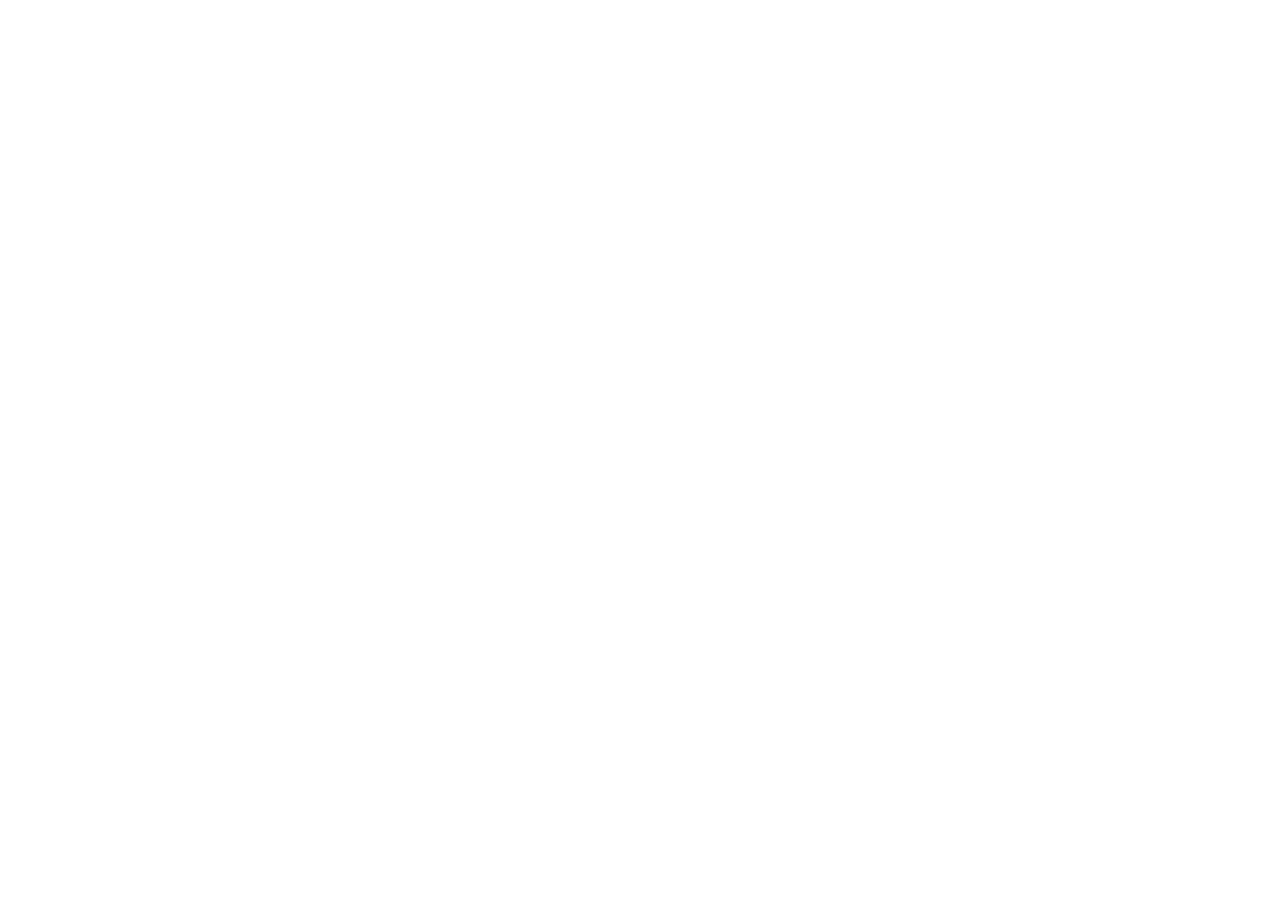
==== index.html @ d28c895f "Added required files" ====
<!DOCTYPE html>
<html lang="en">

<head>
    <meta charset="UTF-8">
    <meta name="viewport" content="width=device-width, initial-scale=1.0">
    <title>WeatherWise</title>
    <link rel="stylesheet" href="style.css">
</head>

<body>

    <script src="script.js"></script>
</body>

</html>
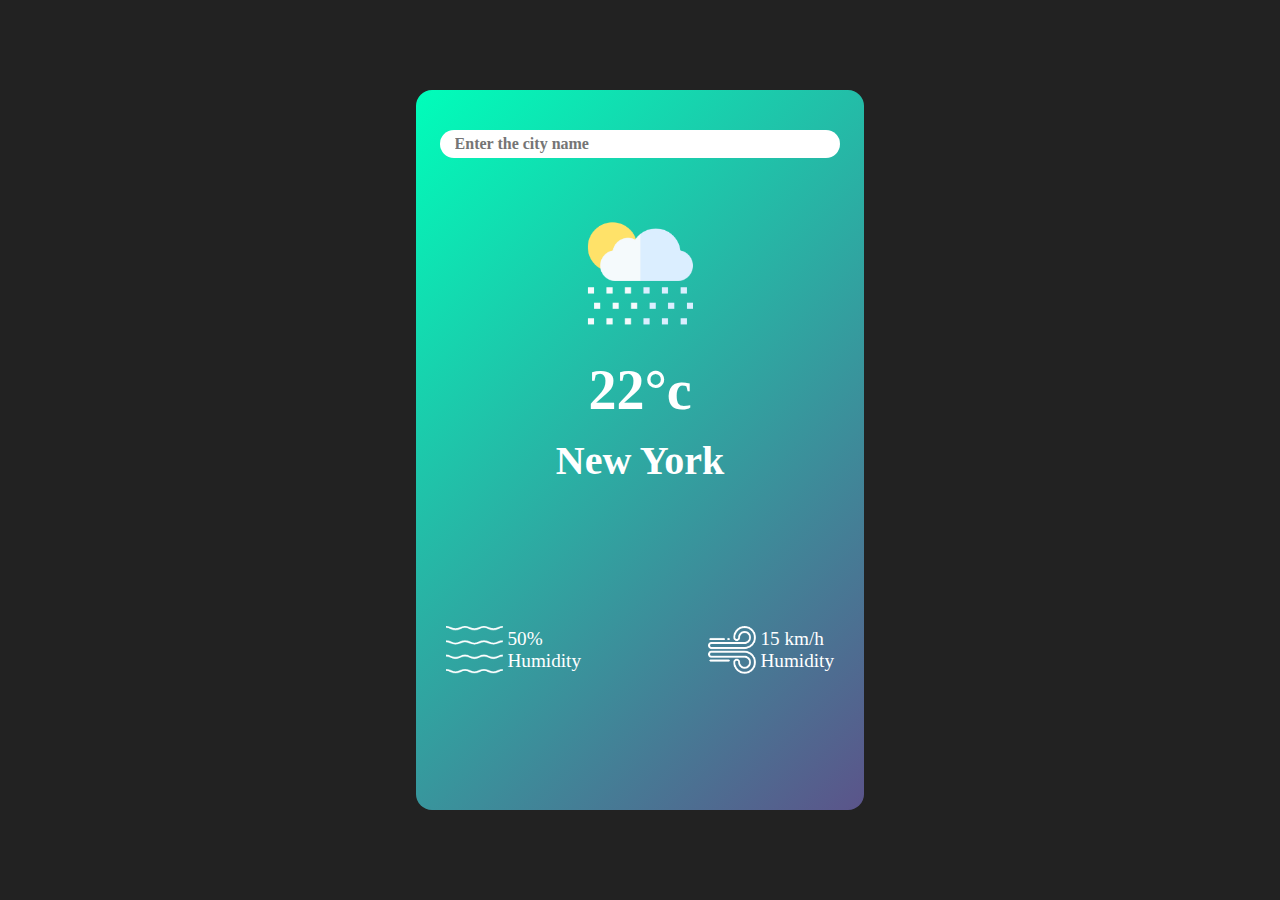
==== commit a0c902d3: "Structure and styling done" ====
--- a/index.html
+++ b/index.html
@@ -9,6 +9,35 @@
 </head>
 
 <body>
+    <!-- main div -->
+     <div class="main">
+        <!-- text field to enter the city name -->
+        <input class="city-name" type="text" placeholder="Enter the city name">
+
+        <!-- weather condition img -->
+         <img src="assets/images/rain.png" alt="weather condition" id="condition-img">
+
+         <!-- all the weather details -->
+          <h2 class="temp">22&deg;c</h2>
+          <h3 class="city">New York</h3>
+
+          <div class="other-details">
+            <div class="humidity details">
+                <img src="assets/images/humidity.png" alt="humidity">
+                <div>
+                    <p class="humid-percent">50%</p>
+                    <p class="title">Humidity</p>
+                </div>
+            </div>
+            <div class="wind-speed details">
+                <img src="assets/images/wind.png" alt="wind">
+                <div>
+                    <p class="wind-detail">15 km/h</p>
+                    <p class="title">Humidity</p>
+                </div>
+            </div>
+          </div>
+     </div>
 
     <script src="script.js"></script>
 </body>
--- a/style.css
+++ b/style.css
@@ -0,0 +1,98 @@
+* {
+    margin: 0;
+    padding: 0;
+    font-family: 'Poppins', 'sans-serif';
+}
+
+html {
+    width: 100%;
+    height: 100%;
+}
+
+body {
+    width: 100%;
+    height: 100%;
+    background-color: #222;
+    display: flex;
+    flex-direction: column;
+    align-items: center;
+    justify-content: center;
+}
+
+.main {
+    height: 80%;
+    width: 35%;
+    background: linear-gradient(135deg, #00feba, #5b548a);
+    border-radius: 1rem;
+    display: flex;
+    flex-direction: column;
+    align-items: center;
+}
+
+.city-name {
+    margin: 2.5rem;
+    outline: none;
+    border: none;
+    padding: 5px;
+    padding-left: 15px;
+    border-radius: 1rem;
+    height: 2rem;
+    width: 85%;
+    font-size: 1rem;
+    font-weight: 600;
+}
+
+#condition-img {
+    object-fit: cover;
+    height: 150px;
+    width: 150px;
+}
+
+.temp {
+    color: white;
+    font-size: 3.5rem;
+    padding: 5px;
+    margin: 5px;
+}
+
+.city {
+    color: white;
+    font-size: 2.5rem;
+    margin: 5px;
+}
+
+.other-details{
+    box-sizing: border-box;
+    width: 100%;
+    height: 100%;
+    padding: 30px;
+    display: flex;
+    justify-content: space-between;
+    align-items: center;
+}
+
+.details{
+    display: flex;
+    justify-content: center;
+    align-items: center;
+    height: 100%;
+    gap: 4px;
+}
+
+.details > img{
+    height: 3rem;
+}
+
+.details div{
+    gap: 0;
+    display: flex;
+    flex-direction: column;
+    justify-content: space-around;
+    align-items: start;
+}
+
+.details > div p{
+    color: white;
+    font-size: 1.2rem;
+    margin: 2;
+}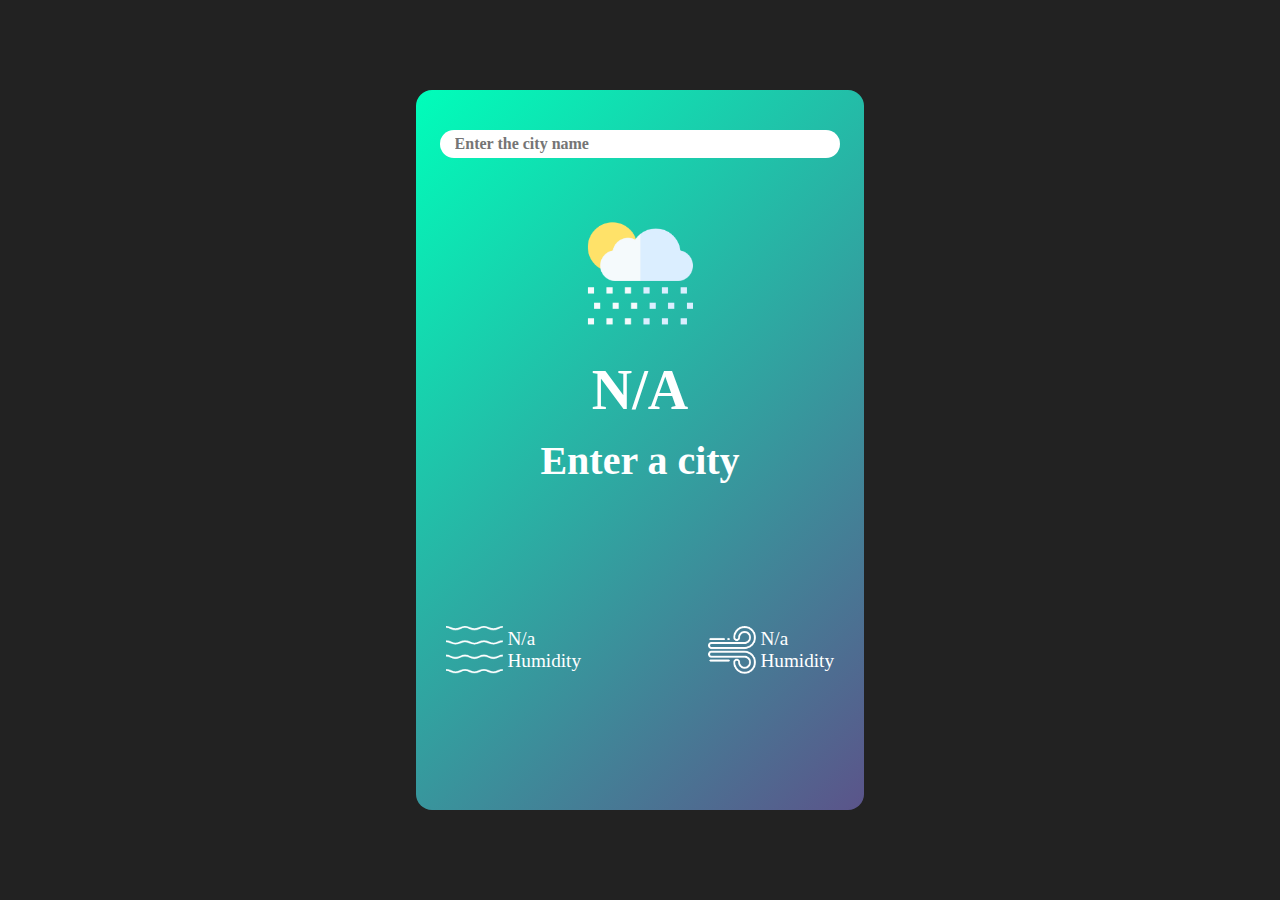
==== commit 0487d029: "API is getting fetched" ====
--- a/index.html
+++ b/index.html
@@ -18,21 +18,21 @@
          <img src="assets/images/rain.png" alt="weather condition" id="condition-img">
 
          <!-- all the weather details -->
-          <h2 class="temp">22&deg;c</h2>
-          <h3 class="city">New York</h3>
+          <h2 class="temp">N/A</h2>
+          <h3 class="city">Enter a city</h3>
 
           <div class="other-details">
             <div class="humidity details">
                 <img src="assets/images/humidity.png" alt="humidity">
                 <div>
-                    <p class="humid-percent">50%</p>
+                    <p class="humid-percent">N/a</p>
                     <p class="title">Humidity</p>
                 </div>
             </div>
             <div class="wind-speed details">
                 <img src="assets/images/wind.png" alt="wind">
                 <div>
-                    <p class="wind-detail">15 km/h</p>
+                    <p class="wind-detail">N/a</p>
                     <p class="title">Humidity</p>
                 </div>
             </div>
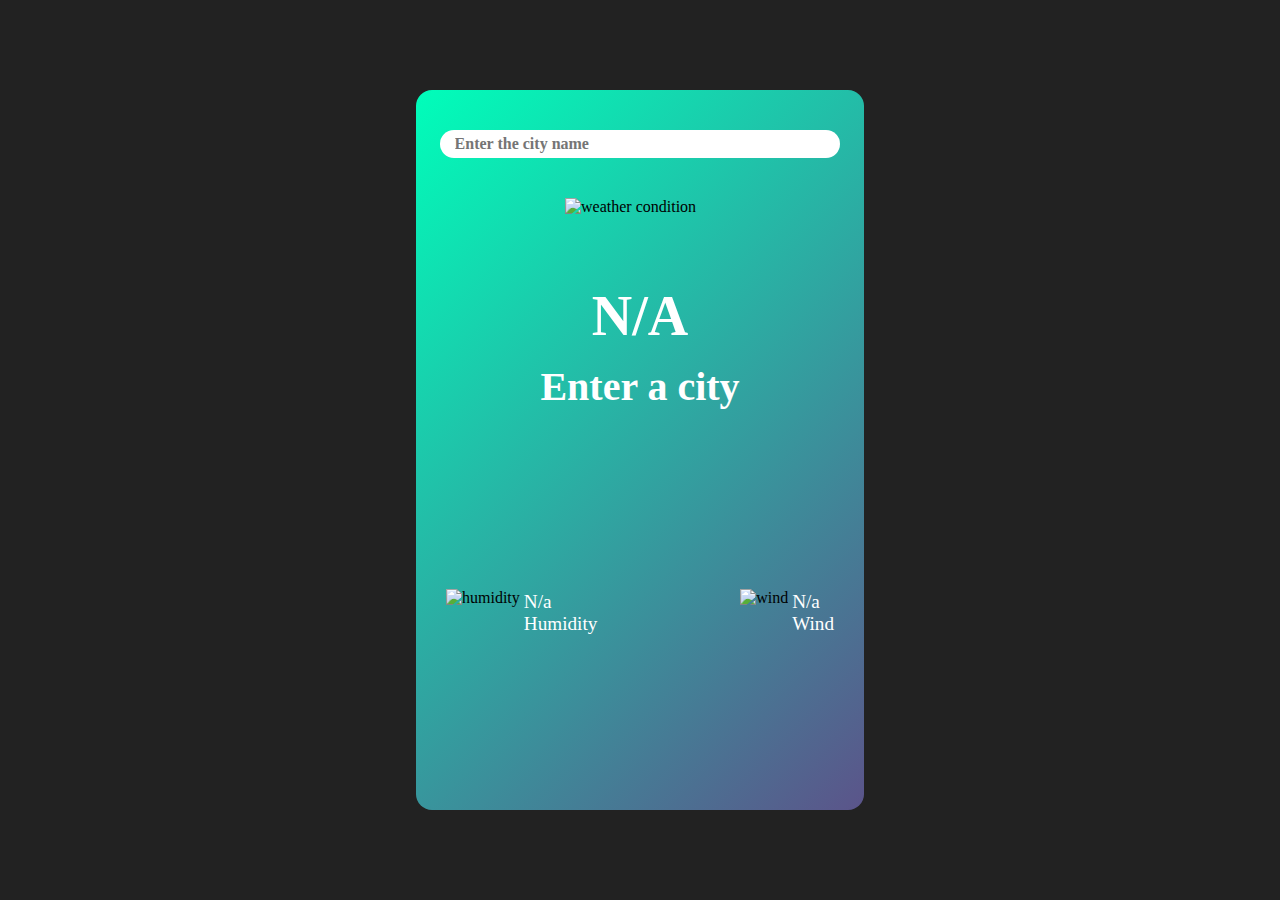
==== commit 9527f9ea: "Done" ====
--- a/index.html
+++ b/index.html
@@ -33,7 +33,7 @@
                 <img src="assets/images/wind.png" alt="wind">
                 <div>
                     <p class="wind-detail">N/a</p>
-                    <p class="title">Humidity</p>
+                    <p class="title">Wind</p>
                 </div>
             </div>
           </div>
